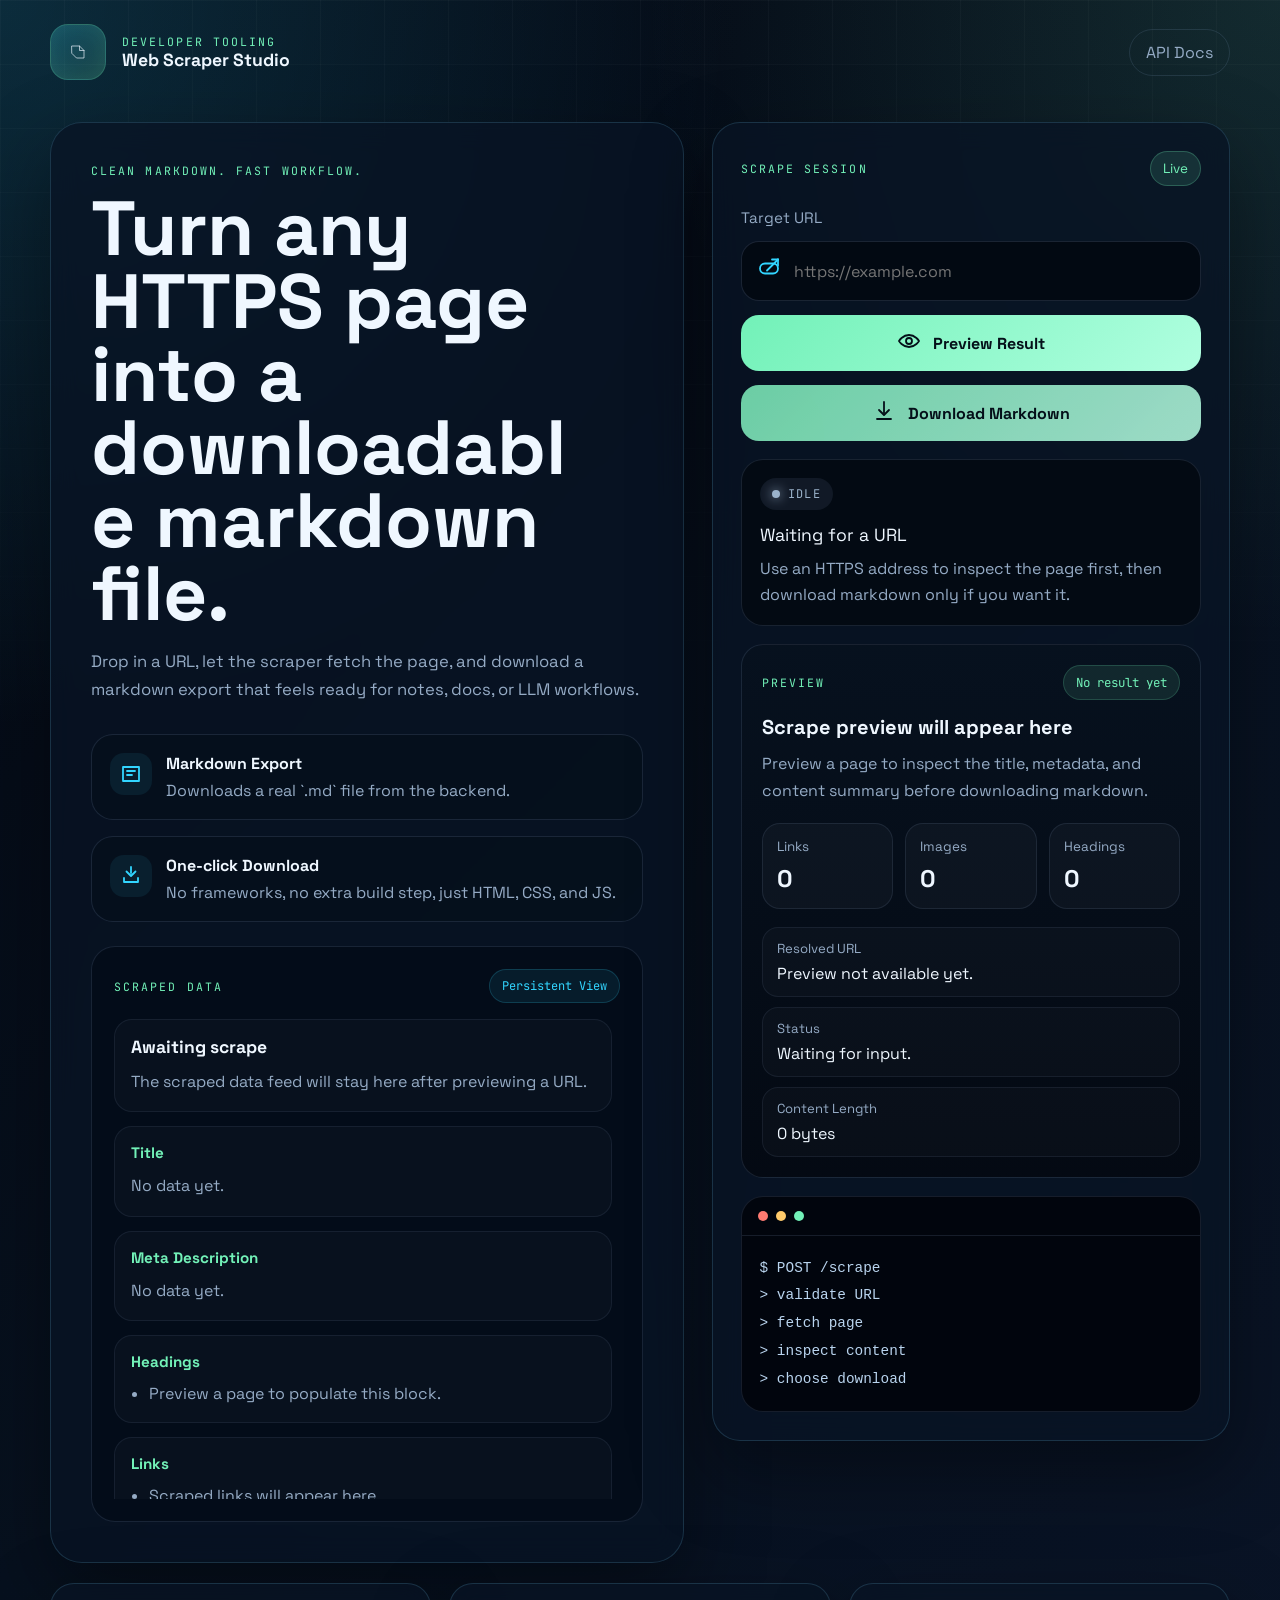
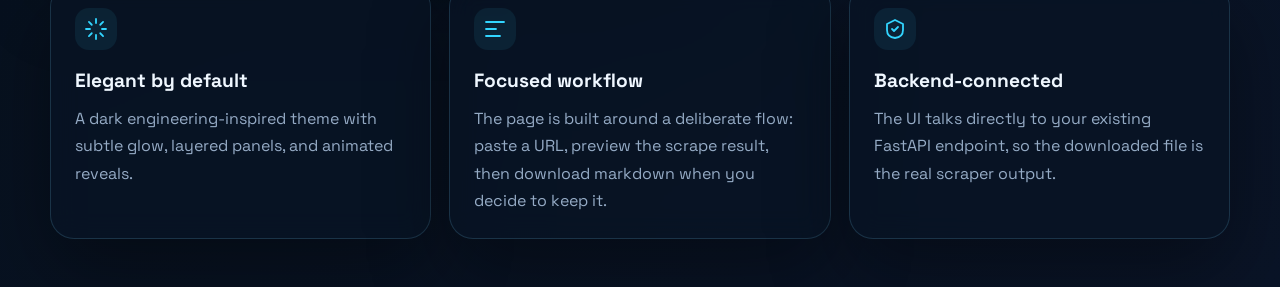
==== ui/index.html @ 6d733f84 "Serve frontend assets from FastAPI" ====
<!DOCTYPE html>
<html lang="en">
<head>
  <meta charset="UTF-8">
  <meta name="viewport" content="width=device-width, initial-scale=1.0">
  <title>Web Scraper Studio</title>
  <link rel="preconnect" href="https://fonts.googleapis.com">
  <link rel="preconnect" href="https://fonts.gstatic.com" crossorigin>
  <link href="https://fonts.googleapis.com/css2?family=Space+Grotesk:wght@400;500;700&family=JetBrains+Mono:wght@400;600&display=swap" rel="stylesheet">
  <link rel="stylesheet" href="./style.css">
</head>
<body>
  <div class="page-shell">
    <header class="hero">
      <nav class="topbar">
        <div class="brand">
          <span class="brand-mark" aria-hidden="true">
            <svg viewBox="0 0 64 64" role="img">
              <path d="M16 16h20l12 12v20H28L16 36z"></path>
              <path d="M36 16v12h12"></path>
            </svg>
          </span>
          <div>
            <p class="eyebrow">Developer Tooling</p>
            <h1>Web Scraper Studio</h1>
          </div>
        </div>
        <a class="docs-link" href="/docs" target="_blank" rel="noreferrer">API Docs</a>
      </nav>

      <section class="hero-grid">
        <div class="hero-copy reveal">
          <p class="hero-kicker">Clean markdown. Fast workflow.</p>
          <h2>Turn any HTTPS page into a downloadable markdown file.</h2>
          <p class="hero-text">
            Drop in a URL, let the scraper fetch the page, and download a markdown export
            that feels ready for notes, docs, or LLM workflows.
          </p>

          <div class="stats">
            <article class="stat-card">
              <span class="stat-icon" aria-hidden="true">
                <svg viewBox="0 0 24 24">
                  <path d="M4 5h16v14H4z"></path>
                  <path d="M8 9h8M8 13h5"></path>
                </svg>
              </span>
              <div>
                <strong>Markdown Export</strong>
                <p>Downloads a real `.md` file from the backend.</p>
              </div>
            </article>
            <article class="stat-card">
              <span class="stat-icon" aria-hidden="true">
                <svg viewBox="0 0 24 24">
                  <path d="M12 3v6"></path>
                  <path d="M7.5 7.5 12 12l4.5-4.5"></path>
                  <path d="M5 14v4h14v-4"></path>
                </svg>
              </span>
              <div>
                <strong>One-click Download</strong>
                <p>No frameworks, no extra build step, just HTML, CSS, and JS.</p>
              </div>
            </article>
          </div>

          <section class="data-console">
            <div class="data-console-head">
              <p class="panel-label">Scraped Data</p>
              <span class="data-console-badge">Persistent View</span>
            </div>
            <div id="scraped-data-scroll" class="data-console-scroll">
              <div class="data-group">
                <h3>Awaiting scrape</h3>
                <p>The scraped data feed will stay here after previewing a URL.</p>
              </div>
              <div class="data-group">
                <h4>Title</h4>
                <p>No data yet.</p>
              </div>
              <div class="data-group">
                <h4>Meta Description</h4>
                <p>No data yet.</p>
              </div>
              <div class="data-group">
                <h4>Headings</h4>
                <ul class="data-list">
                  <li>Preview a page to populate this block.</li>
                </ul>
              </div>
              <div class="data-group">
                <h4>Links</h4>
                <ul class="data-list">
                  <li>Scraped links will appear here.</li>
                </ul>
              </div>
              <div class="data-group">
                <h4>Images</h4>
                <ul class="data-list">
                  <li>Scraped image sources will appear here.</li>
                </ul>
              </div>
            </div>
          </section>
        </div>

        <div class="panel reveal">
          <div class="panel-header">
            <span class="panel-label">SCRAPE SESSION</span>
            <span class="panel-indicator">Live</span>
          </div>

          <form id="scrape-form" class="scrape-form">
            <label for="url-input">Target URL</label>
            <div class="input-wrap">
              <span class="input-icon" aria-hidden="true">
                <svg viewBox="0 0 24 24">
                  <path d="M10 14 21 3"></path>
                  <path d="M21 3h-6"></path>
                  <path d="M21 3v6"></path>
                  <path d="M14 7H8a5 5 0 0 0 0 10h8a5 5 0 0 0 0-10h-2"></path>
                </svg>
              </span>
              <input
                id="url-input"
                name="url"
                type="url"
                inputmode="url"
                autocomplete="url"
                placeholder="https://example.com"
                required
              >
            </div>

            <button id="submit-button" type="submit">
              <span class="button-icon" aria-hidden="true">
                <svg viewBox="0 0 24 24">
                  <path d="M2 12s3.5-6 10-6 10 6 10 6-3.5 6-10 6-10-6-10-6z"></path>
                  <circle cx="12" cy="12" r="3"></circle>
                </svg>
              </span>
              <span class="button-text">Preview Result</span>
            </button>

            <button id="download-button" class="secondary-button" type="button" disabled>
              <span class="button-icon" aria-hidden="true">
                <svg viewBox="0 0 24 24">
                  <path d="M12 3v11"></path>
                  <path d="m7 11 5 5 5-5"></path>
                  <path d="M5 20h14"></path>
                </svg>
              </span>
              <span>Download Markdown</span>
            </button>
          </form>

          <div id="status-card" class="status-card" aria-live="polite">
            <div class="status-pill idle">Idle</div>
            <p class="status-title">Waiting for a URL</p>
            <p class="status-message">Use an HTTPS address to inspect the page first, then download markdown only if you want it.</p>
          </div>

          <section id="preview-card" class="preview-card" aria-live="polite">
            <div class="preview-head">
              <p class="panel-label">Preview</p>
              <span id="preview-code" class="preview-code">No result yet</span>
            </div>
            <h3 id="preview-title" class="preview-title">Scrape preview will appear here</h3>
            <p id="preview-description" class="preview-description">
              Preview a page to inspect the title, metadata, and content summary before downloading markdown.
            </p>

            <div id="preview-metrics" class="preview-metrics">
              <article class="metric">
                <span>Links</span>
                <strong>0</strong>
              </article>
              <article class="metric">
                <span>Images</span>
                <strong>0</strong>
              </article>
              <article class="metric">
                <span>Headings</span>
                <strong>0</strong>
              </article>
            </div>

            <div id="preview-meta" class="preview-meta">
              <p><span>Resolved URL</span> Preview not available yet.</p>
              <p><span>Status</span> Waiting for input.</p>
              <p><span>Content Length</span> 0 bytes</p>
            </div>
          </section>

          <div class="terminal-snippet" aria-hidden="true">
            <div class="terminal-bar">
              <span></span><span></span><span></span>
            </div>
            <pre><code>$ POST /scrape
&gt; validate URL
&gt; fetch page
&gt; inspect content
&gt; choose download</code></pre>
          </div>
        </div>
      </section>
    </header>

    <main class="features">
      <article class="feature reveal">
        <span class="feature-icon" aria-hidden="true">
          <svg viewBox="0 0 24 24">
            <path d="M12 2v4"></path>
            <path d="M12 18v4"></path>
            <path d="M4.93 4.93 7.76 7.76"></path>
            <path d="M16.24 16.24 19.07 19.07"></path>
            <path d="M2 12h4"></path>
            <path d="M18 12h4"></path>
            <path d="M4.93 19.07 7.76 16.24"></path>
            <path d="M16.24 7.76 19.07 4.93"></path>
          </svg>
        </span>
        <h3>Elegant by default</h3>
        <p>A dark engineering-inspired theme with subtle glow, layered panels, and animated reveals.</p>
      </article>

      <article class="feature reveal">
        <span class="feature-icon" aria-hidden="true">
          <svg viewBox="0 0 24 24">
            <path d="M3 5h18"></path>
            <path d="M3 12h10"></path>
            <path d="M3 19h14"></path>
          </svg>
        </span>
        <h3>Focused workflow</h3>
        <p>The page is built around a deliberate flow: paste a URL, preview the scrape result, then download markdown when you decide to keep it.</p>
      </article>

      <article class="feature reveal">
        <span class="feature-icon" aria-hidden="true">
          <svg viewBox="0 0 24 24">
            <path d="M12 3 4 7v6c0 5 3.5 7.5 8 8 4.5-.5 8-3 8-8V7z"></path>
            <path d="m9 12 2 2 4-4"></path>
          </svg>
        </span>
        <h3>Backend-connected</h3>
        <p>The UI talks directly to your existing FastAPI endpoint, so the downloaded file is the real scraper output.</p>
      </article>
    </main>
  </div>

  <script src="./app.js"></script>
</body>
</html>
---- ui/style.css ----
:root {
  --bg: #07111f;
  --bg-elevated: rgba(8, 20, 37, 0.78);
  --panel-border: rgba(127, 219, 255, 0.16);
  --text: #eff7ff;
  --muted: #95abc5;
  --line: rgba(171, 200, 255, 0.12);
  --accent: #72f1b8;
  --accent-strong: #32d5ff;
  --danger: #ff7b72;
  --warning: #ffcb6b;
  --shadow: 0 30px 80px rgba(0, 0, 0, 0.38);
}

* {
  box-sizing: border-box;
}

html {
  scroll-behavior: smooth;
}

body {
  margin: 0;
  min-height: 100vh;
  font-family: "Space Grotesk", sans-serif;
  color: var(--text);
  background:
    radial-gradient(circle at top left, rgba(50, 213, 255, 0.18), transparent 32%),
    radial-gradient(circle at top right, rgba(114, 241, 184, 0.12), transparent 28%),
    linear-gradient(135deg, #030711 0%, #07111f 50%, #0a1427 100%);
}

body::before {
  content: "";
  position: fixed;
  inset: 0;
  pointer-events: none;
  background-image:
    linear-gradient(rgba(255, 255, 255, 0.03) 1px, transparent 1px),
    linear-gradient(90deg, rgba(255, 255, 255, 0.03) 1px, transparent 1px);
  background-size: 64px 64px;
  mask-image: linear-gradient(to bottom, rgba(0, 0, 0, 0.85), transparent);
}

a {
  color: inherit;
}

button,
input {
  font: inherit;
}

.page-shell {
  width: min(1180px, calc(100% - 32px));
  margin: 0 auto;
  padding: 24px 0 48px;
}

.hero {
  position: relative;
}

.topbar {
  display: flex;
  justify-content: space-between;
  align-items: center;
  gap: 16px;
  margin-bottom: 42px;
}

.brand {
  display: flex;
  align-items: center;
  gap: 16px;
}

.brand-mark {
  width: 56px;
  height: 56px;
  display: grid;
  place-items: center;
  border-radius: 18px;
  background: linear-gradient(145deg, rgba(50, 213, 255, 0.2), rgba(114, 241, 184, 0.16));
  border: 1px solid rgba(114, 241, 184, 0.24);
  box-shadow: inset 0 0 20px rgba(114, 241, 184, 0.12);
}

.brand-mark svg,
.stat-icon svg,
.input-icon svg,
.button-icon svg,
.feature-icon svg {
  width: 24px;
  height: 24px;
  fill: none;
  stroke: currentColor;
  stroke-width: 1.8;
  stroke-linecap: round;
  stroke-linejoin: round;
}

.eyebrow,
.hero-kicker,
.panel-label {
  margin: 0;
  font-family: "JetBrains Mono", monospace;
  letter-spacing: 0.18em;
  text-transform: uppercase;
  color: var(--accent);
  font-size: 0.72rem;
}

.brand h1,
.hero-copy h2,
.feature h3,
.status-title {
  margin: 0;
}

.brand h1 {
  font-size: 1.1rem;
}

.docs-link {
  padding: 12px 16px;
  border-radius: 999px;
  border: 1px solid var(--line);
  text-decoration: none;
  color: var(--muted);
  transition: transform 180ms ease, border-color 180ms ease, color 180ms ease;
}

.docs-link:hover {
  transform: translateY(-2px);
  color: var(--text);
  border-color: rgba(114, 241, 184, 0.45);
}

.hero-grid {
  display: grid;
  grid-template-columns: 1.1fr 0.9fr;
  gap: 28px;
  align-items: start;
}

.hero-copy,
.panel,
.feature {
  background: var(--bg-elevated);
  backdrop-filter: blur(14px);
  border: 1px solid var(--panel-border);
  box-shadow: var(--shadow);
}

.hero-copy {
  padding: 40px;
  border-radius: 32px;
}

.hero-copy h2 {
  margin-top: 14px;
  max-width: 10ch;
  font-size: clamp(2.6rem, 6vw, 4.9rem);
  line-height: 0.95;
  overflow-wrap: anywhere;
  word-break: break-word;
}

.hero-text {
  margin: 18px 0 0;
  max-width: 60ch;
  color: var(--muted);
  font-size: 1.04rem;
  line-height: 1.7;
}

.stats {
  display: grid;
  gap: 16px;
  margin-top: 30px;
}

.data-console {
  margin-top: 24px;
  padding: 22px;
  border-radius: 24px;
  border: 1px solid var(--line);
  background: rgba(4, 12, 24, 0.84);
}

.data-console-head {
  display: flex;
  justify-content: space-between;
  align-items: center;
  gap: 12px;
  margin-bottom: 16px;
}

.data-console-badge {
  padding: 8px 12px;
  border-radius: 999px;
  border: 1px solid rgba(50, 213, 255, 0.18);
  background: rgba(50, 213, 255, 0.08);
  color: var(--accent-strong);
  font-family: "JetBrains Mono", monospace;
  font-size: 0.75rem;
}

.data-console-scroll {
  max-height: 480px;
  overflow-y: auto;
  padding-right: 8px;
  display: grid;
  gap: 14px;
}

.data-console-scroll::-webkit-scrollbar {
  width: 10px;
}

.data-console-scroll::-webkit-scrollbar-track {
  background: rgba(255, 255, 255, 0.03);
  border-radius: 999px;
}

.data-console-scroll::-webkit-scrollbar-thumb {
  background: rgba(50, 213, 255, 0.24);
  border-radius: 999px;
}

.data-group {
  padding: 16px;
  border-radius: 18px;
  border: 1px solid rgba(171, 200, 255, 0.08);
  background: rgba(255, 255, 255, 0.025);
}

.data-group h3,
.data-group h4,
.data-group p,
.data-list {
  margin: 0;
}

.data-group h3,
.data-group h4 {
  margin-bottom: 10px;
}

.data-group h3 {
  font-size: 1.1rem;
}

.data-group h4 {
  color: var(--accent);
  font-size: 0.95rem;
}

.data-group p {
  color: var(--muted);
  line-height: 1.7;
  word-break: break-word;
}

.data-list {
  padding-left: 18px;
  color: var(--muted);
  display: grid;
  gap: 8px;
  line-height: 1.6;
  word-break: break-word;
}

.stat-card {
  display: flex;
  gap: 14px;
  align-items: flex-start;
  padding: 18px;
  border-radius: 22px;
  border: 1px solid var(--line);
  background: rgba(6, 16, 28, 0.72);
}

.stat-card p {
  margin: 6px 0 0;
  color: var(--muted);
}

.stat-icon,
.feature-icon {
  width: 42px;
  height: 42px;
  display: grid;
  place-items: center;
  border-radius: 14px;
  color: var(--accent-strong);
  background: rgba(50, 213, 255, 0.08);
  flex-shrink: 0;
}

.panel {
  padding: 28px;
  border-radius: 28px;
  position: sticky;
  top: 20px;
  overflow: hidden;
}

.panel::after {
  content: "";
  position: absolute;
  inset: auto -15% -30% 35%;
  height: 220px;
  background: radial-gradient(circle, rgba(50, 213, 255, 0.18), transparent 60%);
  pointer-events: none;
}

.panel-header,
.status-card,
.terminal-snippet,
.feature {
  position: relative;
  z-index: 1;
}

.panel-header {
  display: flex;
  justify-content: space-between;
  align-items: center;
  margin-bottom: 22px;
}

.panel-indicator {
  padding: 8px 12px;
  border-radius: 999px;
  background: rgba(114, 241, 184, 0.12);
  border: 1px solid rgba(114, 241, 184, 0.24);
  color: var(--accent);
  font-size: 0.84rem;
}

.scrape-form {
  display: grid;
  gap: 14px;
}

.scrape-form label {
  font-size: 0.95rem;
  color: var(--muted);
}

.input-wrap {
  position: relative;
}

.input-icon {
  position: absolute;
  top: 50%;
  left: 16px;
  transform: translateY(-50%);
  color: var(--accent-strong);
}

.scrape-form input {
  width: 100%;
  min-height: 60px;
  padding: 0 18px 0 52px;
  border-radius: 18px;
  border: 1px solid rgba(171, 200, 255, 0.14);
  background: rgba(3, 9, 18, 0.92);
  color: var(--text);
  outline: none;
  transition: border-color 180ms ease, box-shadow 180ms ease, transform 180ms ease;
}

.scrape-form input:focus {
  border-color: rgba(50, 213, 255, 0.5);
  box-shadow: 0 0 0 4px rgba(50, 213, 255, 0.09);
  transform: translateY(-1px);
}

.scrape-form button {
  min-height: 56px;
  border: 0;
  border-radius: 18px;
  display: inline-flex;
  align-items: center;
  justify-content: center;
  gap: 12px;
  padding: 0 18px;
  color: #041019;
  background: linear-gradient(135deg, var(--accent), #b0ffe0);
  cursor: pointer;
  font-weight: 700;
  transition: transform 180ms ease, box-shadow 180ms ease, filter 180ms ease;
}

.scrape-form button:hover {
  transform: translateY(-2px);
  box-shadow: 0 16px 30px rgba(114, 241, 184, 0.22);
  filter: saturate(1.05);
}

.scrape-form button:disabled {
  cursor: wait;
  transform: none;
  filter: grayscale(0.12);
  opacity: 0.86;
}

.secondary-button {
  color: var(--text);
  background: rgba(50, 213, 255, 0.08);
  border: 1px solid rgba(50, 213, 255, 0.18);
  box-shadow: none;
}

.secondary-button:hover {
  box-shadow: 0 16px 30px rgba(50, 213, 255, 0.16);
}

.secondary-button:disabled {
  cursor: not-allowed;
  opacity: 0.5;
}

.status-card {
  margin-top: 18px;
  padding: 18px;
  border-radius: 22px;
  border: 1px solid var(--line);
  background: rgba(4, 10, 19, 0.9);
}

.status-pill {
  display: inline-flex;
  align-items: center;
  gap: 8px;
  padding: 8px 12px;
  border-radius: 999px;
  font-family: "JetBrains Mono", monospace;
  font-size: 0.75rem;
  text-transform: uppercase;
  letter-spacing: 0.12em;
}

.status-pill::before {
  content: "";
  width: 8px;
  height: 8px;
  border-radius: 50%;
  background: currentColor;
  box-shadow: 0 0 12px currentColor;
}

.status-pill.idle {
  background: rgba(171, 200, 255, 0.08);
  color: #9bb3cb;
}

.status-pill.loading {
  background: rgba(255, 203, 107, 0.12);
  color: var(--warning);
}

.status-pill.success {
  background: rgba(114, 241, 184, 0.12);
  color: var(--accent);
}

.status-pill.error {
  background: rgba(255, 123, 114, 0.12);
  color: var(--danger);
}

.status-title {
  margin-top: 14px;
  font-size: 1.1rem;
}

.status-message {
  margin: 10px 0 0;
  color: var(--muted);
  line-height: 1.6;
}

.preview-card {
  margin-top: 18px;
  padding: 20px;
  border-radius: 22px;
  border: 1px solid var(--line);
  background:
    linear-gradient(180deg, rgba(7, 18, 31, 0.94), rgba(4, 10, 19, 0.94));
}

.preview-head {
  display: flex;
  justify-content: space-between;
  align-items: center;
  gap: 12px;
}

.preview-code {
  padding: 8px 12px;
  border-radius: 999px;
  background: rgba(114, 241, 184, 0.1);
  border: 1px solid rgba(114, 241, 184, 0.18);
  color: var(--accent);
  font-family: "JetBrains Mono", monospace;
  font-size: 0.78rem;
}

.preview-title {
  margin: 14px 0 0;
  font-size: 1.25rem;
}

.preview-description {
  margin: 10px 0 0;
  color: var(--muted);
  line-height: 1.7;
}

.preview-metrics {
  display: grid;
  grid-template-columns: repeat(3, 1fr);
  gap: 12px;
  margin-top: 18px;
}

.metric {
  padding: 14px;
  border-radius: 18px;
  background: rgba(255, 255, 255, 0.03);
  border: 1px solid rgba(171, 200, 255, 0.1);
}

.metric span {
  display: block;
  color: var(--muted);
  font-size: 0.84rem;
}

.metric strong {
  display: block;
  margin-top: 8px;
  font-size: 1.5rem;
}

.preview-meta {
  display: grid;
  gap: 10px;
  margin-top: 18px;
}

.preview-meta p {
  margin: 0;
  padding: 12px 14px;
  border-radius: 16px;
  border: 1px solid rgba(171, 200, 255, 0.08);
  background: rgba(255, 255, 255, 0.025);
  color: var(--text);
  word-break: break-word;
}

.preview-meta span {
  display: block;
  margin-bottom: 6px;
  color: var(--muted);
  font-size: 0.82rem;
}

.terminal-snippet {
  margin-top: 18px;
  border-radius: 22px;
  overflow: hidden;
  border: 1px solid var(--line);
  background: rgba(2, 6, 13, 0.94);
}

.terminal-bar {
  display: flex;
  gap: 8px;
  padding: 14px 16px;
  border-bottom: 1px solid var(--line);
}

.terminal-bar span {
  width: 10px;
  height: 10px;
  border-radius: 50%;
  background: rgba(239, 247, 255, 0.18);
}

.terminal-bar span:nth-child(1) {
  background: #ff7b72;
}

.terminal-bar span:nth-child(2) {
  background: #ffcb6b;
}

.terminal-bar span:nth-child(3) {
  background: #72f1b8;
}

.terminal-snippet pre {
  margin: 0;
  padding: 18px;
  color: #b9d4ee;
  font-family: "JetBrains Mono", monospace;
  font-size: 0.9rem;
  line-height: 1.8;
  overflow-x: auto;
}

.features {
  display: grid;
  grid-template-columns: repeat(3, 1fr);
  gap: 18px;
  margin-top: 20px;
}

.feature {
  padding: 24px;
  border-radius: 24px;
}

.feature h3 {
  margin-top: 18px;
  font-size: 1.2rem;
}

.feature p {
  margin: 12px 0 0;
  color: var(--muted);
  line-height: 1.7;
}

.reveal {
  opacity: 0;
  transform: translateY(24px);
  animation: rise 720ms ease forwards;
}

.hero-copy.reveal {
  animation-delay: 80ms;
}

.panel.reveal {
  animation-delay: 180ms;
}

.feature:nth-child(1).reveal {
  animation-delay: 260ms;
}

.feature:nth-child(2).reveal {
  animation-delay: 340ms;
}

.feature:nth-child(3).reveal {
  animation-delay: 420ms;
}

@keyframes rise {
  to {
    opacity: 1;
    transform: translateY(0);
  }
}

@media (max-width: 980px) {
  .hero-grid,
  .features {
    grid-template-columns: 1fr;
  }

  .panel {
    position: static;
  }

  .hero-copy h2 {
    max-width: 12ch;
  }

  .preview-metrics {
    grid-template-columns: 1fr;
  }
}

@media (max-width: 640px) {
  .hero {
    width: 100%;
  }

  .page-shell {
    width: 100%;
    padding: 18px 10px 40px;
  }

  .topbar,
  .brand {
    align-items: flex-start;
  }

  .topbar {
    flex-direction: column;
    margin-bottom: 26px;
  }

  .hero-grid,
  .stats,
  .features,
  .scrape-form,
  .preview-meta,
  .data-console-scroll {
    gap: 14px;
  }

  .hero-grid > * {
    width: 100%;
    min-width: 0;
    margin: 0;
  }

  .hero-copy,
  .panel,
  .feature,
  .data-console,
  .status-card,
  .preview-card,
  .terminal-snippet,
  .stat-card {
    width: 100%;
    padding: 22px;
    border-radius: 24px;
  }

  .data-group,
  .metric,
  .preview-meta p {
    border-radius: 18px;
  }

  .data-console {
    padding: 18px;
  }

  .data-console-head,
  .preview-head {
    flex-direction: column;
    align-items: flex-start;
  }

  .data-console-scroll {
    max-height: 360px;
    padding-right: 4px;
  }

  .hero-copy h2 {
    max-width: 100%;
    font-size: clamp(1.9rem, 10vw, 2.75rem);
    line-height: 1;
  }

  .hero-copy,
  .hero-text,
  .stats,
  .data-console {
    margin-left: 0;
    margin-right: 0;
  }

  .hero-text,
  .data-group p,
  .feature p,
  .status-message,
  .preview-description {
    line-height: 1.6;
  }

  .stat-card {
    padding: 16px;
  }

  .scrape-form button,
  .scrape-form input {
    min-height: 54px;
  }
}
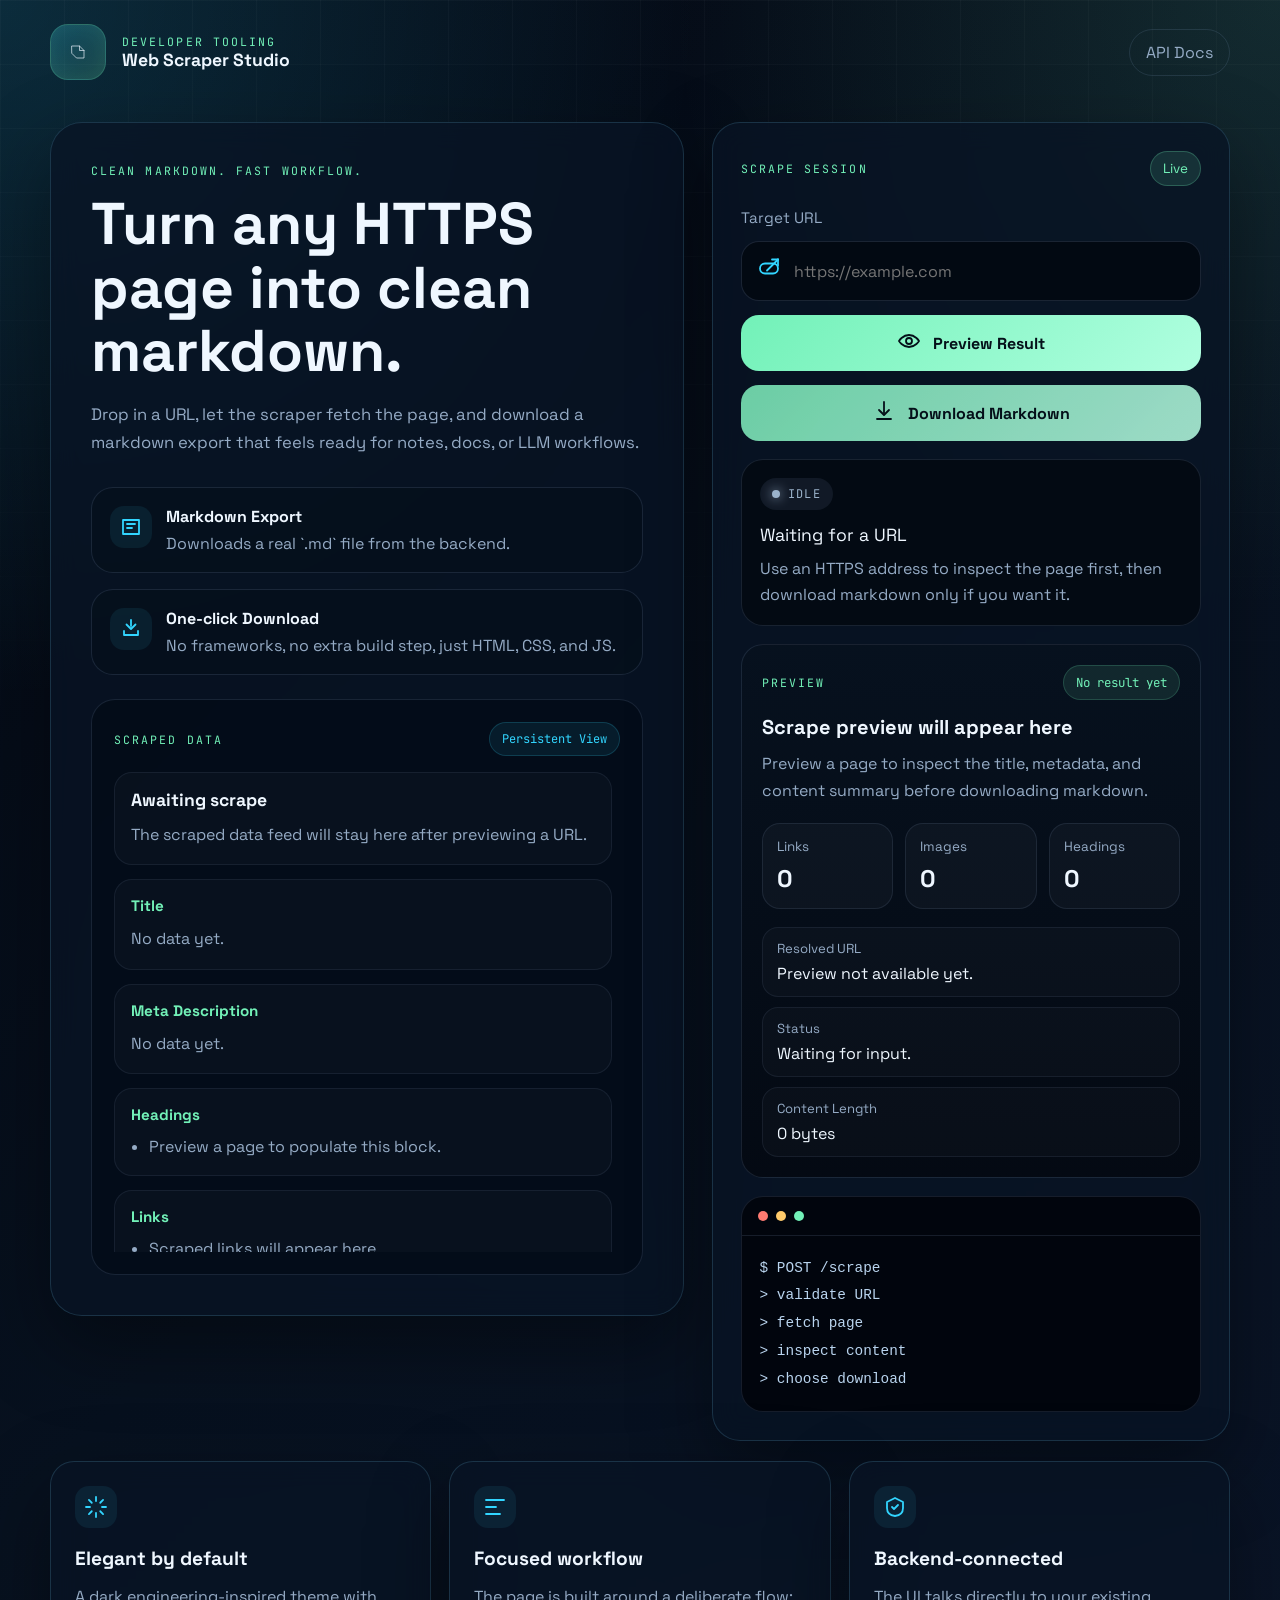
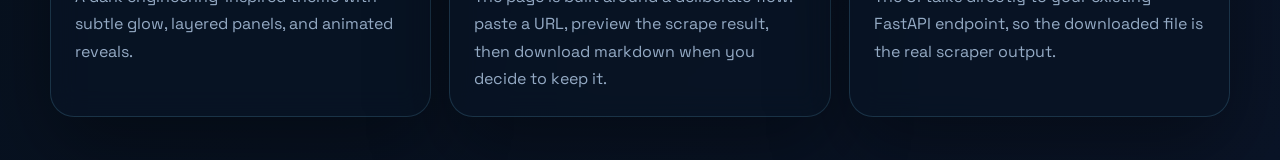
==== commit f04f7a26: "Add CORS configuration for deployed frontend" ====
--- a/ui/index.html
+++ b/ui/index.html
@@ -7,6 +7,7 @@
   <link rel="preconnect" href="https://fonts.googleapis.com">
   <link rel="preconnect" href="https://fonts.gstatic.com" crossorigin>
   <link href="https://fonts.googleapis.com/css2?family=Space+Grotesk:wght@400;500;700&family=JetBrains+Mono:wght@400;600&display=swap" rel="stylesheet">
+  <script src="./config.js"></script>
   <link rel="stylesheet" href="./style.css">
 </head>
 <body>
@@ -25,13 +26,13 @@
             <h1>Web Scraper Studio</h1>
           </div>
         </div>
-        <a class="docs-link" href="/docs" target="_blank" rel="noreferrer">API Docs</a>
+        <a id="docs-link" class="docs-link" href="/docs" target="_blank" rel="noreferrer">API Docs</a>
       </nav>
 
       <section class="hero-grid">
         <div class="hero-copy reveal">
           <p class="hero-kicker">Clean markdown. Fast workflow.</p>
-          <h2>Turn any HTTPS page into a downloadable markdown file.</h2>
+          <h2>Turn any HTTPS page into clean markdown.</h2>
           <p class="hero-text">
             Drop in a URL, let the scraper fetch the page, and download a markdown export
             that feels ready for notes, docs, or LLM workflows.
--- a/ui/style.css
+++ b/ui/style.css
@@ -161,9 +161,9 @@
 
 .hero-copy h2 {
   margin-top: 14px;
-  max-width: 10ch;
-  font-size: clamp(2.6rem, 6vw, 4.9rem);
-  line-height: 0.95;
+  max-width: 12ch;
+  font-size: clamp(2.3rem, 4.6vw, 3.9rem);
+  line-height: 1.08;
   overflow-wrap: anywhere;
   word-break: break-word;
 }
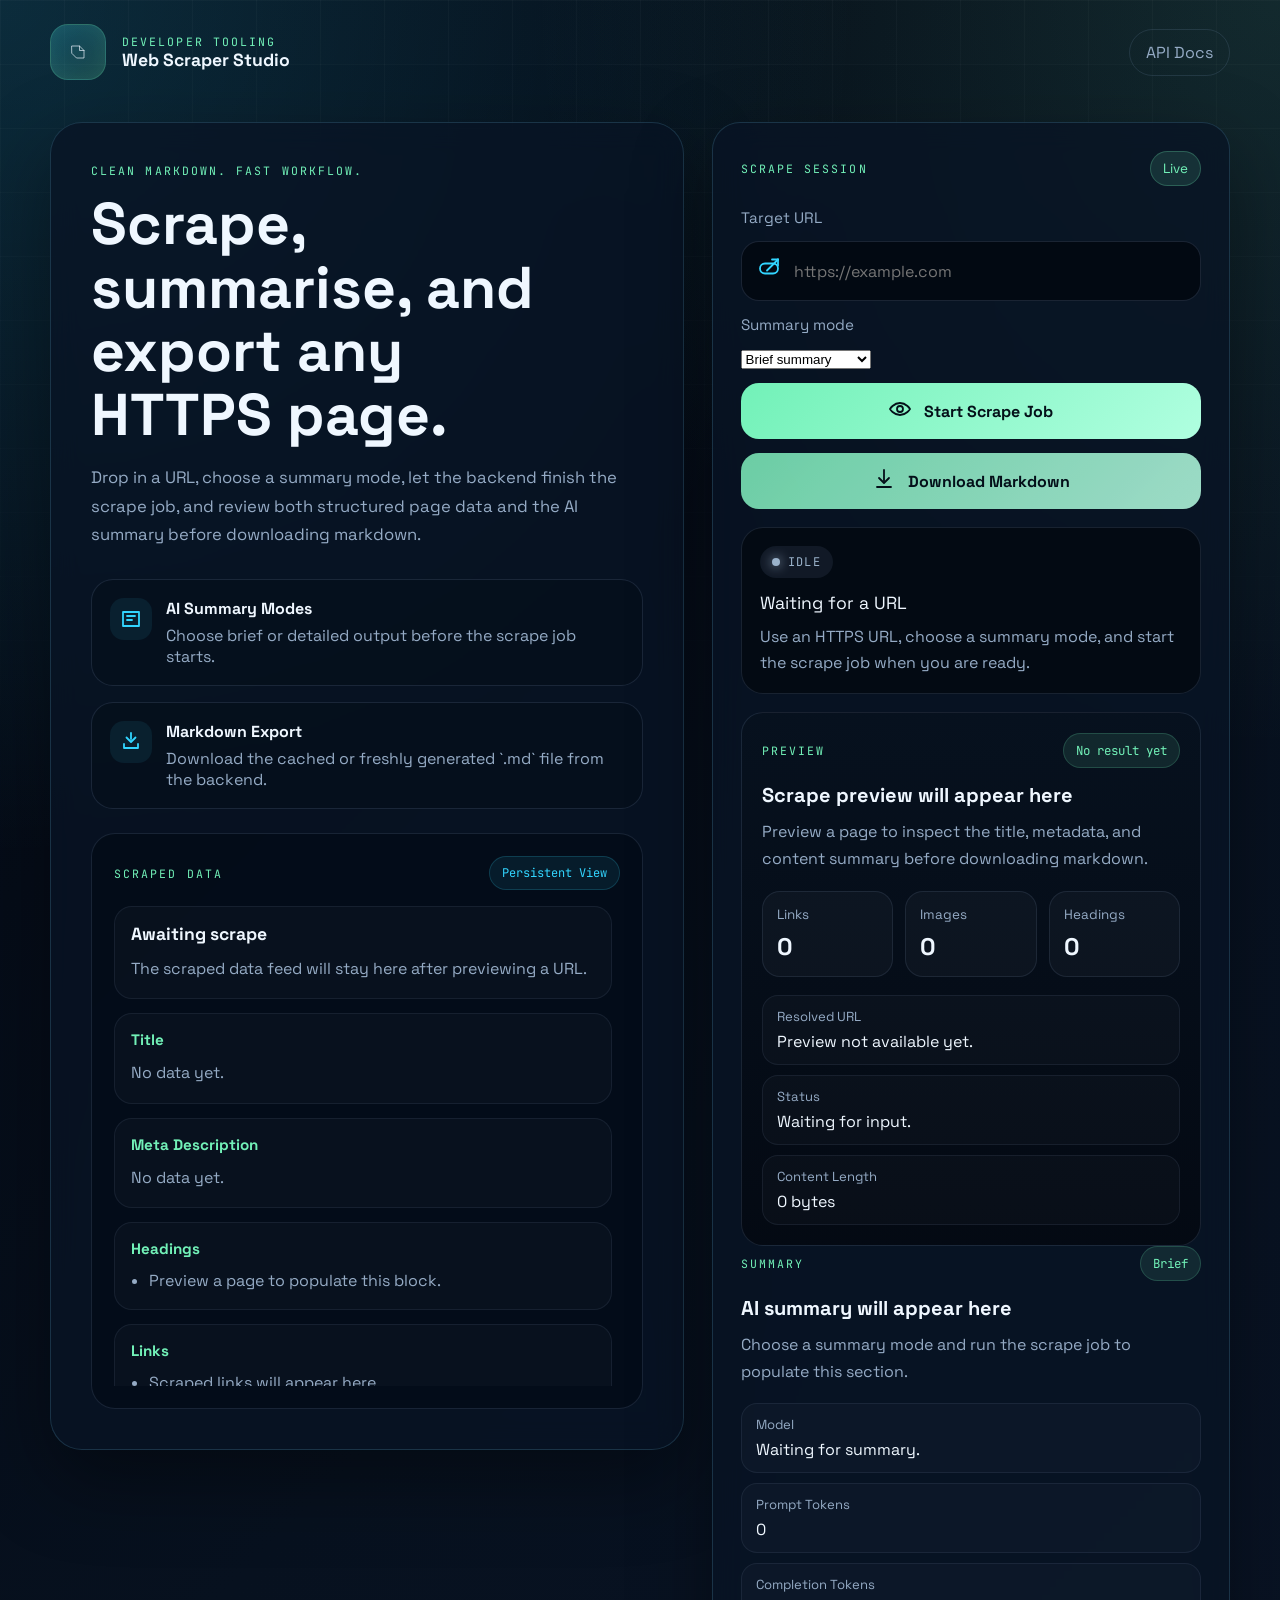
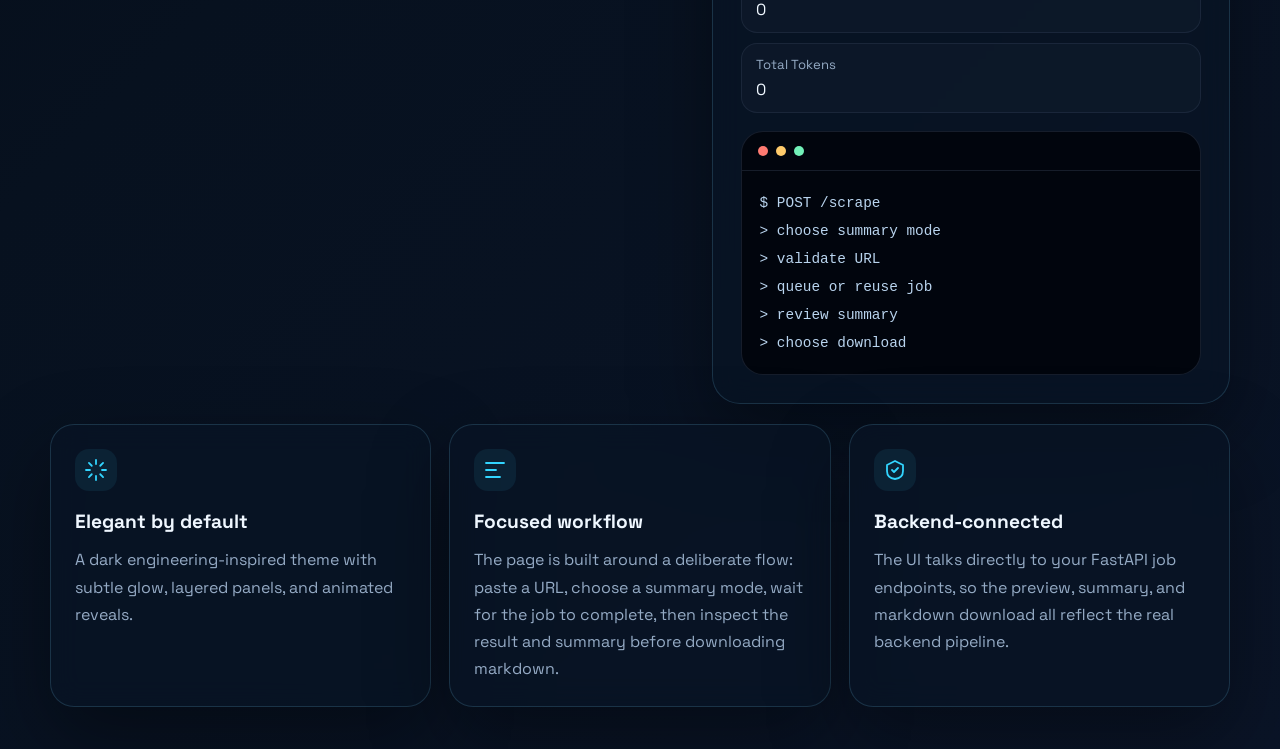
==== commit 2164a3db: "feat: add summary mode selector and ai summary panel" ====
--- a/ui/index.html
+++ b/ui/index.html
@@ -7,8 +7,8 @@
   <link rel="preconnect" href="https://fonts.googleapis.com">
   <link rel="preconnect" href="https://fonts.gstatic.com" crossorigin>
   <link href="https://fonts.googleapis.com/css2?family=Space+Grotesk:wght@400;500;700&family=JetBrains+Mono:wght@400;600&display=swap" rel="stylesheet">
-  <script src="./config.js"></script>
-  <link rel="stylesheet" href="./style.css">
+  <script src="./config.js?v=20260503a"></script>
+  <link rel="stylesheet" href="./style.css?v=20260503a">
 </head>
 <body>
   <div class="page-shell">
@@ -32,10 +32,10 @@
       <section class="hero-grid">
         <div class="hero-copy reveal">
           <p class="hero-kicker">Clean markdown. Fast workflow.</p>
-          <h2>Turn any HTTPS page into clean markdown.</h2>
+          <h2>Scrape, summarise, and export any HTTPS page.</h2>
           <p class="hero-text">
-            Drop in a URL, let the scraper fetch the page, and download a markdown export
-            that feels ready for notes, docs, or LLM workflows.
+            Drop in a URL, choose a summary mode, let the backend finish the scrape job,
+            and review both structured page data and the AI summary before downloading markdown.
           </p>
 
           <div class="stats">
@@ -47,8 +47,8 @@
                 </svg>
               </span>
               <div>
-                <strong>Markdown Export</strong>
-                <p>Downloads a real `.md` file from the backend.</p>
+                <strong>AI Summary Modes</strong>
+                <p>Choose brief or detailed output before the scrape job starts.</p>
               </div>
             </article>
             <article class="stat-card">
@@ -60,8 +60,8 @@
                 </svg>
               </span>
               <div>
-                <strong>One-click Download</strong>
-                <p>No frameworks, no extra build step, just HTML, CSS, and JS.</p>
+                <strong>Markdown Export</strong>
+                <p>Download the cached or freshly generated `.md` file from the backend.</p>
               </div>
             </article>
           </div>
@@ -134,6 +134,14 @@
               >
             </div>
 
+            <label for="summary-type">Summary mode</label>
+            <div class="select-wrap">
+              <select id="summary-type" name="summary_type">
+                <option value="brief">Brief summary</option>
+                <option value="detailed">Detailed summary</option>
+              </select>
+            </div>
+
             <button id="submit-button" type="submit">
               <span class="button-icon" aria-hidden="true">
                 <svg viewBox="0 0 24 24">
@@ -141,7 +149,7 @@
                   <circle cx="12" cy="12" r="3"></circle>
                 </svg>
               </span>
-              <span class="button-text">Preview Result</span>
+              <span class="button-text">Start Scrape Job</span>
             </button>
 
             <button id="download-button" class="secondary-button" type="button" disabled>
@@ -159,7 +167,7 @@
           <div id="status-card" class="status-card" aria-live="polite">
             <div class="status-pill idle">Idle</div>
             <p class="status-title">Waiting for a URL</p>
-            <p class="status-message">Use an HTTPS address to inspect the page first, then download markdown only if you want it.</p>
+            <p class="status-message">Use an HTTPS URL, choose a summary mode, and start the scrape job when you are ready.</p>
           </div>
 
           <section id="preview-card" class="preview-card" aria-live="polite">
@@ -169,7 +177,7 @@
             </div>
             <h3 id="preview-title" class="preview-title">Scrape preview will appear here</h3>
             <p id="preview-description" class="preview-description">
-              Preview a page to inspect the title, metadata, and content summary before downloading markdown.
+              Run a scrape job to inspect page metadata and summary output before downloading markdown.
             </p>
 
             <div id="preview-metrics" class="preview-metrics">
@@ -188,9 +196,27 @@
             </div>
 
             <div id="preview-meta" class="preview-meta">
+              <p><span>Job</span> No job submitted yet.</p>
+              <p><span>Status</span> Waiting for input.</p>
               <p><span>Resolved URL</span> Preview not available yet.</p>
-              <p><span>Status</span> Waiting for input.</p>
               <p><span>Content Length</span> 0 bytes</p>
+            </div>
+          </section>
+
+          <section id="summary-card" class="summary-card" aria-live="polite">
+            <div class="preview-head">
+              <p class="panel-label">Summary</p>
+              <span id="summary-mode-badge" class="preview-code">Brief</span>
+            </div>
+            <h3 id="summary-heading" class="preview-title">AI summary will appear here</h3>
+            <p id="summary-body" class="preview-description">
+              Choose a summary mode and run the scrape job to populate this section.
+            </p>
+            <div id="summary-meta" class="preview-meta">
+              <p><span>Model</span> Waiting for summary.</p>
+              <p><span>Prompt Tokens</span> 0</p>
+              <p><span>Completion Tokens</span> 0</p>
+              <p><span>Total Tokens</span> 0</p>
             </div>
           </section>
 
@@ -199,9 +225,10 @@
               <span></span><span></span><span></span>
             </div>
             <pre><code>$ POST /scrape
+&gt; choose summary mode
 &gt; validate URL
-&gt; fetch page
-&gt; inspect content
+&gt; queue or reuse job
+&gt; review summary
 &gt; choose download</code></pre>
           </div>
         </div>
@@ -235,7 +262,7 @@
           </svg>
         </span>
         <h3>Focused workflow</h3>
-        <p>The page is built around a deliberate flow: paste a URL, preview the scrape result, then download markdown when you decide to keep it.</p>
+        <p>The page is built around a deliberate flow: paste a URL, choose a summary mode, wait for the job to complete, then inspect the result and summary before downloading markdown.</p>
       </article>
 
       <article class="feature reveal">
@@ -246,11 +273,11 @@
           </svg>
         </span>
         <h3>Backend-connected</h3>
-        <p>The UI talks directly to your existing FastAPI endpoint, so the downloaded file is the real scraper output.</p>
+        <p>The UI talks directly to your FastAPI job endpoints, so the preview, summary, and markdown download all reflect the real backend pipeline.</p>
       </article>
     </main>
   </div>
 
-  <script src="./app.js"></script>
+  <script src="./app.js?v=20260503a"></script>
 </body>
 </html>
